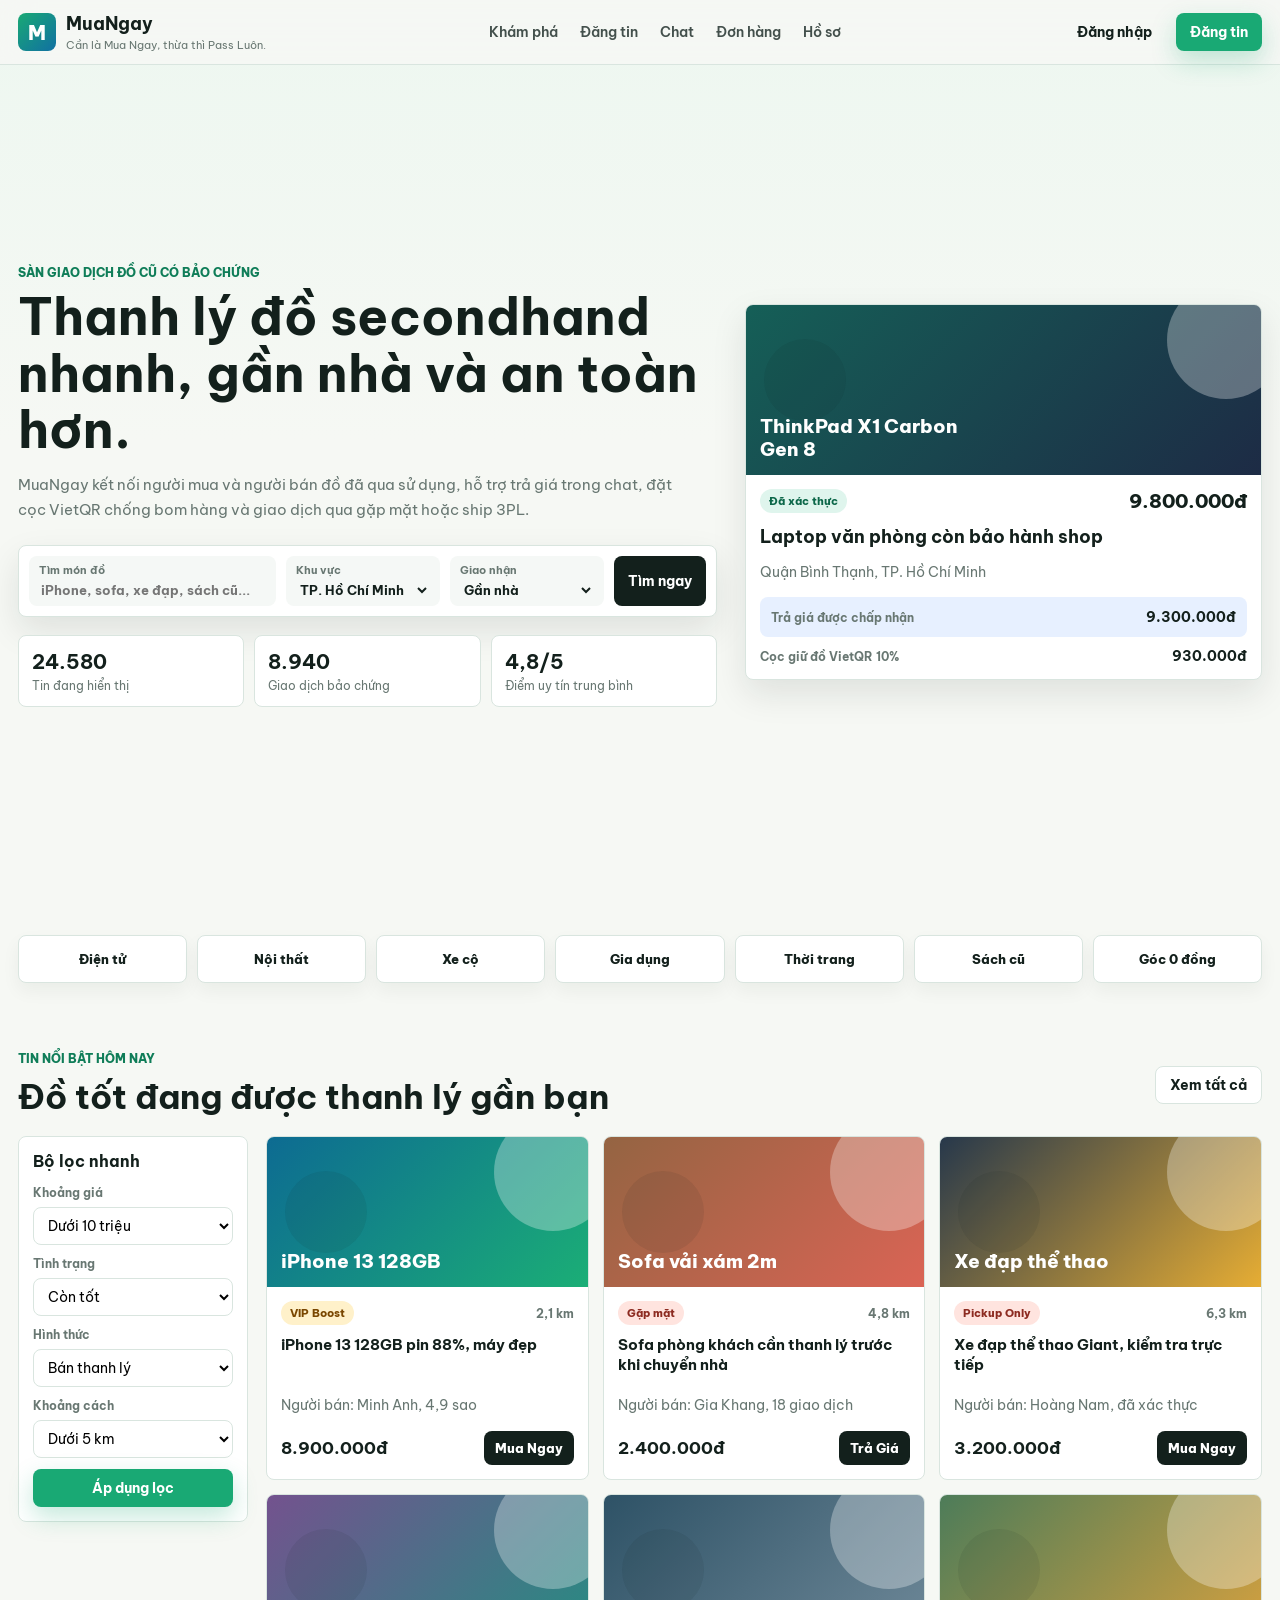
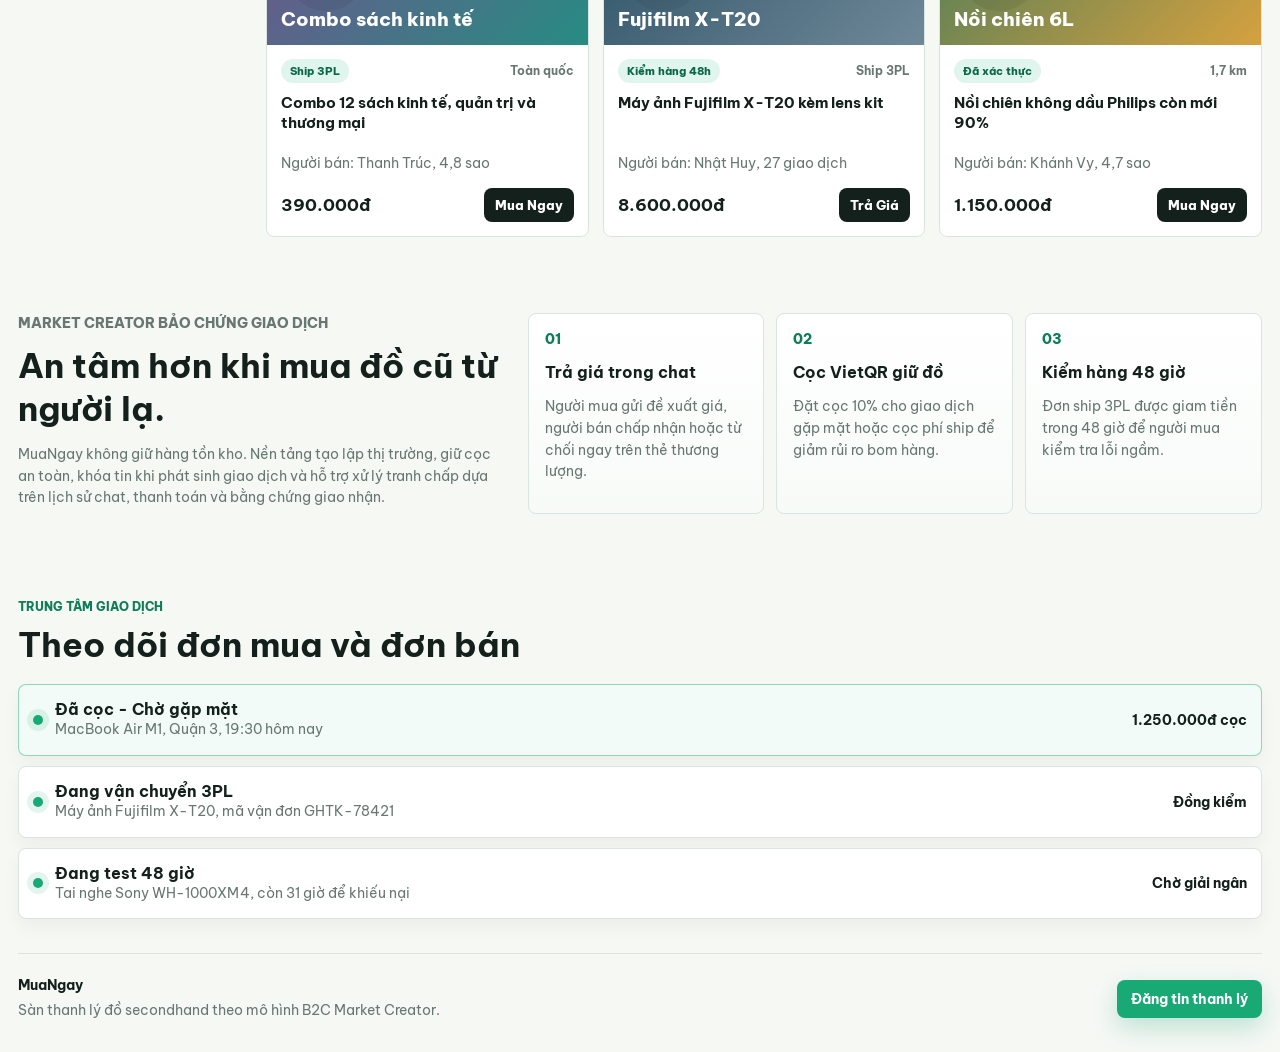
==== demomuangay1/01-trang-chu/index.html @ b1d273b2 "Upload dự án" ====
<!DOCTYPE html>
<html lang="vi">
<head>
  <meta charset="UTF-8">
  <meta name="viewport" content="width=device-width, initial-scale=1.0">
  <title>MuaNgay - Sàn thanh lý đồ secondhand</title>
  <link rel="preconnect" href="https://fonts.googleapis.com">
  <link rel="preconnect" href="https://fonts.gstatic.com" crossorigin>
  <link href="https://fonts.googleapis.com/css2?family=Be+Vietnam+Pro:wght@400;500;600;700;800&display=swap" rel="stylesheet">
  <link rel="stylesheet" href="/demomuangay1/assets/styles.css">
</head>
<body>
  <header class="site-header">
    <nav class="navbar">
      <a class="brand" href="/demomuangay1/01-trang-chu/">
        <span class="brand-mark">M</span>
        <span>
          <strong>MuaNgay</strong>
          <small>Cần là Mua Ngay, thừa thì Pass Luôn.</small>
        </span>
      </a>

      <div class="nav-links">
        <a href="/demomuangay1/02-kham-pha/">Khám phá</a>
        <a href="/demomuangay1/04-dang-tin/">Đăng tin</a>
        <a href="/demomuangay1/05-chat-tra-gia/">Chat</a>
        <a href="/demomuangay1/06-don-hang/">Đơn hàng</a>
        <a href="/demomuangay1/07-ho-so/">Hồ sơ</a>
      </div>

      <div class="nav-actions">
        <a class="btn btn-ghost" href="/demomuangay1/07-ho-so/">Đăng nhập</a>
        <a class="btn btn-primary" href="/demomuangay1/04-dang-tin/">Đăng tin</a>
      </div>
    </nav>
  </header>

  <main>
    <section class="hero">
      <div class="hero-content">
        <p class="eyebrow">Sàn giao dịch đồ cũ có bảo chứng</p>
        <h1>Thanh lý đồ secondhand nhanh, gần nhà và an toàn hơn.</h1>
        <p class="hero-copy">
          MuaNgay kết nối người mua và người bán đồ đã qua sử dụng, hỗ trợ trả giá trong chat,
          đặt cọc VietQR chống bom hàng và giao dịch qua gặp mặt hoặc ship 3PL.
        </p>

        <form class="search-panel">
          <div class="field field-wide">
            <label for="keyword">Tìm món đồ</label>
            <input id="keyword" type="search" placeholder="iPhone, sofa, xe đạp, sách cũ...">
          </div>
          <div class="field">
            <label for="location">Khu vực</label>
            <select id="location">
              <option>TP. Hồ Chí Minh</option>
              <option>Hà Nội</option>
              <option>Đà Nẵng</option>
            </select>
          </div>
          <div class="field">
            <label for="method">Giao nhận</label>
            <select id="method">
              <option>Gần nhà</option>
              <option>Ship toàn quốc</option>
              <option>Góc 0 đồng</option>
            </select>
          </div>
        <a class="btn btn-dark" href="/demomuangay1/02-kham-pha/">Tìm ngay</a>
        </form>

        <div class="hero-stats" aria-label="Thống kê nổi bật">
          <div><strong>24.580</strong><span>Tin đang hiển thị</span></div>
          <div><strong>8.940</strong><span>Giao dịch bảo chứng</span></div>
          <div><strong>4,8/5</strong><span>Điểm uy tín trung bình</span></div>
        </div>
      </div>

      <aside class="deal-preview" aria-label="Giao dịch nổi bật">
        <div class="product-photo photo-laptop">
          <span>ThinkPad X1 Carbon Gen 8</span>
        </div>
        <div class="preview-body">
          <div class="preview-row">
            <span class="badge verified">Đã xác thực</span>
            <span class="price">9.800.000đ</span>
          </div>
          <h2>Laptop văn phòng còn bảo hành shop</h2>
          <p>Quận Bình Thạnh, TP. Hồ Chí Minh</p>
          <div class="offer-box">
            <span>Trả giá được chấp nhận</span>
            <strong>9.300.000đ</strong>
          </div>
          <div class="deposit-line">
            <span>Cọc giữ đồ VietQR 10%</span>
            <strong>930.000đ</strong>
          </div>
        </div>
      </aside>
    </section>

    <section class="section category-strip" aria-label="Danh mục sản phẩm">
      <a href="/demomuangay1/02-kham-pha/">Điện tử</a>
      <a href="/demomuangay1/02-kham-pha/">Nội thất</a>
      <a href="/demomuangay1/02-kham-pha/">Xe cộ</a>
      <a href="/demomuangay1/02-kham-pha/">Gia dụng</a>
      <a href="/demomuangay1/02-kham-pha/">Thời trang</a>
      <a href="/demomuangay1/02-kham-pha/">Sách cũ</a>
      <a href="/demomuangay1/02-kham-pha/">Góc 0 đồng</a>
    </section>

    <section class="section marketplace" id="market">
      <div class="section-heading">
        <div>
          <p class="eyebrow">Tin nổi bật hôm nay</p>
          <h2>Đồ tốt đang được thanh lý gần bạn</h2>
        </div>
        <a class="btn btn-outline" href="/demomuangay1/02-kham-pha/">Xem tất cả</a>
      </div>

      <div class="content-grid">
        <aside class="filters">
          <h3>Bộ lọc nhanh</h3>
          <label><span>Khoảng giá</span><select><option>Dưới 10 triệu</option></select></label>
          <label><span>Tình trạng</span><select><option>Còn tốt</option></select></label>
          <label><span>Hình thức</span><select><option>Bán thanh lý</option></select></label>
          <label><span>Khoảng cách</span><select><option>Dưới 5 km</option></select></label>
          <button class="btn btn-primary btn-full">Áp dụng lọc</button>
        </aside>

        <div class="product-grid">
          <article class="product-card">
            <div class="product-photo photo-phone"><span>iPhone 13 128GB</span></div>
            <div class="card-body">
              <div class="tag-row"><span class="badge hot">VIP Boost</span><span>2,1 km</span></div>
              <h3>iPhone 13 128GB pin 88%, máy đẹp</h3>
              <p class="seller">Người bán: Minh Anh, 4,9 sao</p>
              <div class="card-bottom"><strong>8.900.000đ</strong><a href="/demomuangay1/03-chi-tiet-san-pham/">Mua Ngay</a></div>
            </div>
          </article>

          <article class="product-card">
            <div class="product-photo photo-sofa"><span>Sofa vải xám 2m</span></div>
            <div class="card-body">
              <div class="tag-row"><span class="badge pickup">Gặp mặt</span><span>4,8 km</span></div>
              <h3>Sofa phòng khách cần thanh lý trước khi chuyển nhà</h3>
              <p class="seller">Người bán: Gia Khang, 18 giao dịch</p>
              <div class="card-bottom"><strong>2.400.000đ</strong><a href="/demomuangay1/05-chat-tra-gia/">Trả Giá</a></div>
            </div>
          </article>

          <article class="product-card">
            <div class="product-photo photo-bike"><span>Xe đạp thể thao</span></div>
            <div class="card-body">
              <div class="tag-row"><span class="badge pickup">Pickup Only</span><span>6,3 km</span></div>
              <h3>Xe đạp thể thao Giant, kiểm tra trực tiếp</h3>
              <p class="seller">Người bán: Hoàng Nam, đã xác thực</p>
              <div class="card-bottom"><strong>3.200.000đ</strong><a href="/demomuangay1/03-chi-tiet-san-pham/">Mua Ngay</a></div>
            </div>
          </article>

          <article class="product-card">
            <div class="product-photo photo-books"><span>Combo sách kinh tế</span></div>
            <div class="card-body">
              <div class="tag-row"><span class="badge ship">Ship 3PL</span><span>Toàn quốc</span></div>
              <h3>Combo 12 sách kinh tế, quản trị và thương mại</h3>
              <p class="seller">Người bán: Thanh Trúc, 4,8 sao</p>
              <div class="card-bottom"><strong>390.000đ</strong><a href="/demomuangay1/03-chi-tiet-san-pham/">Mua Ngay</a></div>
            </div>
          </article>

          <article class="product-card">
            <div class="product-photo photo-camera"><span>Fujifilm X-T20</span></div>
            <div class="card-body">
              <div class="tag-row"><span class="badge ship">Kiểm hàng 48h</span><span>Ship 3PL</span></div>
              <h3>Máy ảnh Fujifilm X-T20 kèm lens kit</h3>
              <p class="seller">Người bán: Nhật Huy, 27 giao dịch</p>
              <div class="card-bottom"><strong>8.600.000đ</strong><a href="/demomuangay1/05-chat-tra-gia/">Trả Giá</a></div>
            </div>
          </article>

          <article class="product-card">
            <div class="product-photo photo-airfryer"><span>Nồi chiên 6L</span></div>
            <div class="card-body">
              <div class="tag-row"><span class="badge verified">Đã xác thực</span><span>1,7 km</span></div>
              <h3>Nồi chiên không dầu Philips còn mới 90%</h3>
              <p class="seller">Người bán: Khánh Vy, 4,7 sao</p>
              <div class="card-bottom"><strong>1.150.000đ</strong><a href="/demomuangay1/03-chi-tiet-san-pham/">Mua Ngay</a></div>
            </div>
          </article>
        </div>
      </div>
    </section>

    <section class="section trust-section" id="trust">
      <div class="trust-copy">
        <p class="eyebrow">Market Creator bảo chứng giao dịch</p>
        <h2>An tâm hơn khi mua đồ cũ từ người lạ.</h2>
        <p>
          MuaNgay không giữ hàng tồn kho. Nền tảng tạo lập thị trường, giữ cọc an toàn,
          khóa tin khi phát sinh giao dịch và hỗ trợ xử lý tranh chấp dựa trên lịch sử chat, thanh toán và bằng chứng giao nhận.
        </p>
      </div>

      <div class="trust-grid">
        <div class="trust-item">
          <span>01</span>
          <h3>Trả giá trong chat</h3>
          <p>Người mua gửi đề xuất giá, người bán chấp nhận hoặc từ chối ngay trên thẻ thương lượng.</p>
        </div>
        <div class="trust-item">
          <span>02</span>
          <h3>Cọc VietQR giữ đồ</h3>
          <p>Đặt cọc 10% cho giao dịch gặp mặt hoặc cọc phí ship để giảm rủi ro bom hàng.</p>
        </div>
        <div class="trust-item">
          <span>03</span>
          <h3>Kiểm hàng 48 giờ</h3>
          <p>Đơn ship 3PL được giam tiền trong 48 giờ để người mua kiểm tra lỗi ngầm.</p>
        </div>
      </div>
    </section>

    <section class="section dashboard" id="orders">
      <div class="section-heading">
        <div>
          <p class="eyebrow">Trung tâm giao dịch</p>
          <h2>Theo dõi đơn mua và đơn bán</h2>
        </div>
      </div>

      <div class="order-board">
        <div class="order-card active">
          <span class="status-dot"></span>
          <div>
            <h3>Đã cọc - Chờ gặp mặt</h3>
            <p>MacBook Air M1, Quận 3, 19:30 hôm nay</p>
          </div>
          <strong>1.250.000đ cọc</strong>
        </div>
        <div class="order-card">
          <span class="status-dot"></span>
          <div>
            <h3>Đang vận chuyển 3PL</h3>
            <p>Máy ảnh Fujifilm X-T20, mã vận đơn GHTK-78421</p>
          </div>
          <strong>Đồng kiểm</strong>
        </div>
        <div class="order-card">
          <span class="status-dot"></span>
          <div>
            <h3>Đang test 48 giờ</h3>
            <p>Tai nghe Sony WH-1000XM4, còn 31 giờ để khiếu nại</p>
          </div>
          <strong>Chờ giải ngân</strong>
        </div>
      </div>
    </section>
  </main>

  <footer class="footer">
    <div>
      <strong>MuaNgay</strong>
      <p>Sàn thanh lý đồ secondhand theo mô hình B2C Market Creator.</p>
    </div>
    <a class="btn btn-primary" href="/demomuangay1/04-dang-tin/">Đăng tin thanh lý</a>
  </footer>
</body>
</html>
---- demomuangay1/assets/styles.css ----
:root {
  --ink: #13201c;
  --muted: #687772;
  --line: #d9e5df;
  --paper: #f6f8f4;
  --panel: #ffffff;
  --mint: #19a974;
  --mint-dark: #0f7d58;
  --sun: #f5b942;
  --coral: #ed6a5a;
  --teal-soft: #dff5ed;
  --blue-soft: #e7f0ff;
  --shadow: 0 14px 34px rgba(19, 32, 28, 0.1);
}

* {
  box-sizing: border-box;
}

html {
  scroll-behavior: smooth;
}

body {
  margin: 0;
  font-family: "Be Vietnam Pro", Arial, sans-serif;
  color: var(--ink);
  background:
    linear-gradient(180deg, #edf7f0 0, #f6f8f4 440px, #f6f8f4 100%);
  font-size: 14px;
}

button,
input,
select {
  font: inherit;
}

a {
  color: inherit;
  text-decoration: none;
}

.site-header {
  position: sticky;
  top: 0;
  z-index: 10;
  background: rgba(246, 248, 244, 0.88);
  border-bottom: 1px solid var(--line);
  backdrop-filter: blur(16px);
}

.navbar,
.section,
.footer {
  width: min(1360px, calc(100% - 36px));
  margin: 0 auto;
}

.navbar {
  min-height: 64px;
  display: flex;
  align-items: center;
  justify-content: space-between;
  gap: 24px;
}

.brand {
  display: flex;
  align-items: center;
  gap: 10px;
  min-width: 220px;
}

.brand-mark {
  width: 38px;
  height: 38px;
  display: grid;
  place-items: center;
  border-radius: 8px;
  color: #fff;
  background: linear-gradient(135deg, var(--mint), #1170a3);
  font-weight: 800;
  font-size: 20px;
}

.brand strong {
  display: block;
  font-size: 18px;
}

.brand small {
  color: var(--muted);
  font-size: 11px;
}

.nav-links {
  display: flex;
  align-items: center;
  gap: 22px;
  color: #43504c;
  font-weight: 600;
  font-size: 14px;
}

.nav-links a.active {
  color: var(--mint-dark);
}

.nav-actions {
  display: flex;
  align-items: center;
  gap: 10px;
}

.btn {
  display: inline-flex;
  align-items: center;
  justify-content: center;
  min-height: 38px;
  border: 0;
  border-radius: 8px;
  padding: 0 14px;
  font-weight: 700;
  font-size: 14px;
  cursor: pointer;
  transition: transform 0.2s ease, box-shadow 0.2s ease, background 0.2s ease;
}

.btn:hover {
  transform: translateY(-1px);
}

.btn-primary {
  color: #fff;
  background: var(--mint);
  box-shadow: 0 10px 24px rgba(25, 169, 116, 0.25);
}

.btn-primary:hover {
  background: var(--mint-dark);
}

.btn-ghost {
  color: var(--ink);
  background: transparent;
}

.btn-outline {
  border: 1px solid var(--line);
  background: #fff;
}

.btn-dark {
  color: #fff;
  background: var(--ink);
}

.btn-full {
  width: 100%;
}

.hero {
  width: min(1360px, calc(100% - 36px));
  min-height: calc(100vh - 64px);
  margin: 0 auto;
  display: grid;
  grid-template-columns: minmax(0, 1.15fr) minmax(340px, 0.85fr);
  gap: 28px;
  align-items: center;
  padding: 28px 0 22px;
}

.hero-content h1,
.section-heading h2,
.trust-copy h2 {
  margin: 0;
  letter-spacing: 0;
}

.hero-content h1 {
  max-width: 720px;
  font-size: clamp(36px, 4vw, 56px);
  line-height: 1.1;
}

.eyebrow {
  margin: 0 0 9px;
  color: var(--mint-dark);
  font-size: 12px;
  font-weight: 800;
  text-transform: uppercase;
}

.hero-copy {
  max-width: 680px;
  color: var(--muted);
  font-size: 15px;
  line-height: 1.65;
}

.search-panel {
  margin-top: 22px;
  padding: 10px;
  display: grid;
  grid-template-columns: 1.6fr 1fr 1fr auto;
  gap: 10px;
  background: #fff;
  border: 1px solid var(--line);
  border-radius: 8px;
  box-shadow: var(--shadow);
}

.field {
  min-width: 0;
  display: flex;
  flex-direction: column;
  gap: 4px;
  padding: 7px 10px;
  background: #f5f8f6;
  border-radius: 8px;
}

.field label {
  color: var(--muted);
  font-size: 11px;
  font-weight: 700;
}

.field input,
.field select {
  min-width: 0;
  border: 0;
  outline: 0;
  color: var(--ink);
  background: transparent;
  font-weight: 700;
  font-size: 13px;
}

.hero-stats {
  margin-top: 18px;
  display: grid;
  grid-template-columns: repeat(3, 1fr);
  gap: 10px;
}

.hero-stats div {
  padding: 13px;
  background: #fff;
  border: 1px solid var(--line);
  border-radius: 8px;
}

.hero-stats strong {
  display: block;
  font-size: 20px;
}

.hero-stats span {
  display: block;
  margin-top: 4px;
  color: var(--muted);
  font-size: 12px;
}

.deal-preview,
.filters,
.product-card,
.trust-item,
.order-card {
  background: var(--panel);
  border: 1px solid var(--line);
  border-radius: 8px;
}

.deal-preview {
  overflow: hidden;
  box-shadow: var(--shadow);
  transform: translateY(6px);
}

.product-photo {
  min-height: 170px;
  position: relative;
  display: flex;
  align-items: flex-end;
  padding: 14px;
  overflow: hidden;
}

.product-photo::before,
.product-photo::after {
  content: "";
  position: absolute;
  border-radius: 999px;
  opacity: 0.55;
}

.product-photo::before {
  width: 118px;
  height: 118px;
  right: -24px;
  top: -24px;
  background: rgba(255, 255, 255, 0.55);
}

.product-photo::after {
  width: 82px;
  height: 82px;
  left: 18px;
  top: 34px;
  background: rgba(23, 33, 31, 0.14);
}

.product-photo span {
  position: relative;
  z-index: 1;
  max-width: 210px;
  color: #fff;
  font-weight: 800;
  font-size: 19px;
  line-height: 1.2;
}

.photo-laptop { background: linear-gradient(135deg, #155f57, #1d2b45); }
.photo-phone { background: linear-gradient(135deg, #0d6b92, #1bae76); }
.photo-sofa { background: linear-gradient(135deg, #946442, #da6455); }
.photo-bike { background: linear-gradient(135deg, #27384b, #e6ad34); }
.photo-books { background: linear-gradient(135deg, #73528e, #278c82); }
.photo-camera { background: linear-gradient(135deg, #2e5266, #6e8898); }
.photo-airfryer { background: linear-gradient(135deg, #4d7c59, #d6a13f); }

.preview-body,
.card-body {
  padding: 14px;
}

.preview-row,
.tag-row,
.deposit-line,
.card-bottom,
.section-heading,
.footer {
  display: flex;
  align-items: center;
  justify-content: space-between;
  gap: 12px;
}

.price {
  font-size: 19px;
  font-weight: 800;
}

.deal-preview h2 {
  margin: 12px 0 6px;
  font-size: 18px;
}

.offer-box strong,
.deposit-line strong {
  font-size: 14px;
}

.deal-preview p,
.seller,
.trust-copy p,
.trust-item p,
.order-card p,
.footer p {
  color: var(--muted);
  line-height: 1.55;
  font-size: 14px;
}

.badge {
  display: inline-flex;
  align-items: center;
  min-height: 24px;
  padding: 0 9px;
  border-radius: 999px;
  font-size: 11px;
  font-weight: 800;
}

.verified,
.ship {
  color: #0d684a;
  background: var(--teal-soft);
}

.hot {
  color: #7a4700;
  background: #fff1ca;
}

.pickup {
  color: #8d2b21;
  background: #ffe4df;
}

.offer-box {
  margin: 12px 0 10px;
  padding: 11px;
  display: flex;
  align-items: center;
  justify-content: space-between;
  background: var(--blue-soft);
  border-radius: 8px;
}

.offer-box span,
.deposit-line span {
  color: var(--muted);
  font-size: 12px;
  font-weight: 700;
}

.category-strip {
  display: grid;
  grid-template-columns: repeat(7, 1fr);
  gap: 10px;
  padding: 6px 0 26px;
}

.category-strip a {
  min-height: 48px;
  display: grid;
  place-items: center;
  padding: 0 10px;
  border: 1px solid var(--line);
  border-radius: 8px;
  background: #fff;
  font-weight: 800;
  font-size: 13px;
  text-align: center;
  box-shadow: 0 8px 18px rgba(19, 32, 28, 0.05);
}

.section {
  padding: 34px 0;
}

.section-heading {
  margin-bottom: 18px;
}

.section-heading h2,
.trust-copy h2 {
  font-size: clamp(24px, 3vw, 34px);
}

.content-grid {
  display: grid;
  grid-template-columns: 230px minmax(0, 1fr);
  gap: 18px;
}

.filters {
  align-self: start;
  padding: 14px;
  position: sticky;
  top: 96px;
}

.filters h3 {
  margin: 0 0 14px;
  font-size: 16px;
}

.filters label {
  display: block;
  margin-bottom: 11px;
}

.filters span {
  display: block;
  margin-bottom: 7px;
  color: var(--muted);
  font-size: 12px;
  font-weight: 700;
}

.filters select {
  width: 100%;
  height: 38px;
  border: 1px solid var(--line);
  border-radius: 8px;
  padding: 0 10px;
  background: #fff;
}

.product-grid {
  display: grid;
  grid-template-columns: repeat(3, minmax(0, 1fr));
  gap: 14px;
}

.product-card {
  overflow: hidden;
  transition: transform 0.2s ease, box-shadow 0.2s ease, border-color 0.2s ease;
}

.product-card:hover {
  border-color: rgba(25, 169, 116, 0.45);
  box-shadow: 0 12px 26px rgba(19, 32, 28, 0.08);
  transform: translateY(-2px);
}

.product-card .product-photo {
  min-height: 150px;
}

.tag-row {
  color: var(--muted);
  font-size: 12px;
  font-weight: 700;
}

.product-card h3 {
  min-height: 46px;
  margin: 10px 0 5px;
  font-size: 15px;
  line-height: 1.35;
}

.card-bottom strong {
  font-size: 17px;
}

.card-bottom button,
.card-bottom a {
  display: inline-grid;
  place-items: center;
  min-height: 34px;
  border: 0;
  border-radius: 8px;
  padding: 0 11px;
  color: #fff;
  background: var(--ink);
  font-weight: 800;
  font-size: 13px;
  cursor: pointer;
}

.trust-section {
  display: grid;
  grid-template-columns: 0.8fr 1.2fr;
  gap: 20px;
  align-items: start;
  padding-top: 42px;
  padding-bottom: 42px;
}

.trust-grid {
  display: grid;
  grid-template-columns: repeat(3, 1fr);
  gap: 12px;
}

.trust-item {
  padding: 16px;
  background: linear-gradient(180deg, #fff 0, #f7fbf8 100%);
}

.trust-item span {
  display: inline-flex;
  margin-bottom: 14px;
  color: var(--mint-dark);
  font-weight: 800;
}

.trust-item h3 {
  margin: 0 0 10px;
  font-size: 16px;
}

.order-board {
  display: grid;
  gap: 10px;
}

.order-card {
  display: grid;
  grid-template-columns: auto 1fr auto;
  align-items: center;
  gap: 12px;
  padding: 14px;
  box-shadow: 0 8px 18px rgba(19, 32, 28, 0.045);
}

.order-card.active {
  border-color: rgba(25, 169, 116, 0.45);
  background: #f2fbf7;
}

.status-dot {
  width: 10px;
  height: 10px;
  border-radius: 999px;
  background: var(--mint);
  box-shadow: 0 0 0 6px rgba(25, 169, 116, 0.12);
}

.order-card h3,
.order-card p {
  margin: 0;
}

.order-card h3 {
  font-size: 16px;
}

.order-card strong {
  font-size: 14px;
}

.footer {
  padding: 22px 0 30px;
  border-top: 1px solid var(--line);
}

.footer p {
  margin: 6px 0 0;
}

.page-shell {
  width: min(1360px, calc(100% - 36px));
  min-height: calc(100vh - 64px);
  margin: 0 auto;
  padding: 28px 0 46px;
}

.page-title {
  display: flex;
  align-items: end;
  justify-content: space-between;
  gap: 18px;
  margin-bottom: 20px;
}

.page-title.stacked {
  display: block;
}

.page-title h1 {
  max-width: 760px;
  margin: 0;
  font-size: clamp(28px, 3vw, 42px);
  line-height: 1.14;
}

.page-title p {
  max-width: 680px;
  color: var(--muted);
  line-height: 1.6;
}

.compact-search,
.toolbar,
.tabs,
.form-actions,
.chat-head,
.chat-input {
  display: flex;
  align-items: center;
  gap: 10px;
}

.compact-search {
  padding: 10px;
  background: #fff;
  border: 1px solid var(--line);
  border-radius: 8px;
  box-shadow: var(--shadow);
}

.compact-search input,
.compact-search select,
.toolbar select,
.form-card input,
.form-card select,
.form-card textarea,
.profile-content input,
.chat-input input {
  min-height: 38px;
  border: 1px solid var(--line);
  border-radius: 8px;
  padding: 0 11px;
  color: var(--ink);
  background: #fff;
  outline: 0;
}

.compact-search input {
  width: min(380px, 38vw);
}

.browse-layout {
  display: grid;
  grid-template-columns: 230px minmax(0, 1fr);
  gap: 18px;
}

.listing-area {
  min-width: 0;
}

.toolbar {
  justify-content: space-between;
  margin-bottom: 14px;
  padding: 12px 14px;
  background: #fff;
  border: 1px solid var(--line);
  border-radius: 8px;
}

.detail-layout {
  display: grid;
  grid-template-columns: minmax(0, 1.25fr) minmax(340px, 0.75fr);
  gap: 20px;
  align-items: start;
}

.gallery,
.purchase-panel,
.detail-info article,
.form-card,
.conversation-list,
.chat-window,
.qr-panel,
.profile-card,
.panel,
.metric-grid div {
  background: #fff;
  border: 1px solid var(--line);
  border-radius: 8px;
}

.gallery {
  padding: 14px;
}

.main-photo {
  min-height: 430px;
}

.thumb-row {
  display: grid;
  grid-template-columns: repeat(3, 1fr);
  gap: 10px;
  margin-top: 10px;
}

.thumb-row .product-photo {
  min-height: 92px;
}

.purchase-panel {
  padding: 18px;
  position: sticky;
  top: 86px;
  box-shadow: var(--shadow);
}

.purchase-panel h1 {
  margin: 14px 0 8px;
  font-size: 26px;
  line-height: 1.25;
}

.detail-price {
  font-size: 30px;
  font-weight: 800;
}

.seller-box,
.safe-note,
.handoff-box,
.upload-box,
.offer-card-chat {
  padding: 12px;
  border-radius: 8px;
  background: #f5f8f6;
}

.seller-box {
  display: grid;
  gap: 4px;
  margin: 16px 0;
}

.seller-box span,
.safe-note,
.handoff-box,
.offer-card-chat p {
  color: var(--muted);
  line-height: 1.55;
}

.action-stack {
  display: grid;
  gap: 10px;
  margin-bottom: 12px;
}

.action-stack .btn {
  display: grid;
  place-items: center;
}

.detail-info {
  display: grid;
  grid-template-columns: 1fr 1fr;
  gap: 18px;
  margin-top: 18px;
}

.detail-info article {
  padding: 18px;
}

.detail-info h2,
.form-card h2,
.panel h2,
.conversation-list h2,
.qr-panel h2 {
  margin: 0 0 12px;
  font-size: 20px;
}

.clean-list {
  margin: 0;
  padding-left: 18px;
  color: var(--muted);
  line-height: 1.8;
}

.form-layout {
  display: grid;
  grid-template-columns: 0.55fr 1fr;
  gap: 24px;
  align-items: start;
}

.form-card,
.panel {
  padding: 18px;
}

.form-grid {
  display: grid;
  grid-template-columns: repeat(2, minmax(0, 1fr));
  gap: 14px;
}

.form-card label,
.profile-content label {
  display: grid;
  gap: 7px;
  margin-bottom: 14px;
}

.form-card label span,
.profile-content label span {
  color: var(--muted);
  font-size: 12px;
  font-weight: 700;
}

.form-card textarea {
  min-height: 110px;
  padding-top: 10px;
  resize: vertical;
}

.upload-box {
  min-height: 120px;
  display: grid;
  place-items: center;
  margin-bottom: 14px;
  border: 1px dashed #a8bbb3;
  color: var(--muted);
  font-weight: 700;
}

.handoff-box {
  display: grid;
  gap: 4px;
  margin-bottom: 14px;
}

.form-actions {
  justify-content: flex-end;
}

.chat-layout {
  min-height: calc(100vh - 140px);
  display: grid;
  grid-template-columns: 300px minmax(0, 1fr);
  gap: 18px;
}

.conversation-list {
  padding: 14px;
}

.conversation {
  display: grid;
  gap: 4px;
  padding: 12px;
  border-radius: 8px;
  color: var(--muted);
}

.conversation strong {
  color: var(--ink);
}

.conversation.active {
  background: #f2fbf7;
}

.chat-window {
  display: grid;
  grid-template-rows: auto 1fr auto;
  overflow: hidden;
}

.chat-head {
  justify-content: space-between;
  padding: 14px;
  border-bottom: 1px solid var(--line);
}

.chat-head span {
  display: block;
  margin-top: 3px;
  color: var(--muted);
  font-size: 13px;
}

.messages {
  padding: 18px;
}

.bubble {
  width: fit-content;
  max-width: 62%;
  margin: 0 0 10px;
  padding: 11px 12px;
  border-radius: 8px;
  line-height: 1.5;
}

.bubble.other {
  background: #f0f3f1;
}

.bubble.mine {
  margin-left: auto;
  color: #fff;
  background: var(--mint-dark);
}

.offer-card-chat {
  max-width: 360px;
  margin: 12px auto 12px 0;
  border: 1px solid var(--line);
}

.offer-card-chat span {
  color: var(--mint-dark);
  font-weight: 800;
}

.offer-card-chat strong {
  display: block;
  margin-top: 6px;
  font-size: 22px;
}

.chat-input {
  padding: 14px;
  border-top: 1px solid var(--line);
}

.chat-input input {
  flex: 1;
}

.tabs {
  padding: 6px;
  background: #fff;
  border: 1px solid var(--line);
  border-radius: 8px;
}

.tabs button {
  min-height: 34px;
  border: 0;
  border-radius: 8px;
  padding: 0 12px;
  background: transparent;
  font-weight: 700;
}

.tabs button.active {
  color: #fff;
  background: var(--ink);
}

.order-page-grid {
  display: grid;
  grid-template-columns: minmax(0, 1fr) 320px;
  gap: 18px;
}

.qr-panel {
  padding: 18px;
}

.qr-box {
  aspect-ratio: 1;
  display: grid;
  place-items: center;
  margin: 12px 0;
  border-radius: 8px;
  color: var(--ink);
  background:
    linear-gradient(90deg, #13201c 12px, transparent 1%) 0 0 / 34px 34px,
    linear-gradient(#13201c 12px, transparent 1%) 0 0 / 34px 34px,
    #fff;
  border: 10px solid #fff;
  box-shadow: inset 0 0 0 1px var(--line);
  font-weight: 800;
}

.profile-grid {
  display: grid;
  grid-template-columns: 300px minmax(0, 1fr);
  gap: 18px;
}

.profile-card {
  padding: 20px;
  text-align: center;
}

.avatar {
  width: 86px;
  height: 86px;
  display: grid;
  place-items: center;
  margin: 0 auto 14px;
  border-radius: 50%;
  color: #fff;
  background: linear-gradient(135deg, var(--mint), #1170a3);
  font-size: 26px;
  font-weight: 800;
}

.profile-card h1 {
  margin: 0 0 6px;
}

.profile-card p {
  color: var(--muted);
}

.profile-content {
  display: grid;
  gap: 18px;
}

.metric-grid {
  display: grid;
  grid-template-columns: repeat(3, 1fr);
  gap: 14px;
}

.metric-grid div {
  padding: 18px;
}

.metric-grid strong {
  display: block;
  font-size: 26px;
}

.metric-grid span {
  color: var(--muted);
}

@media (max-width: 980px) {
  .nav-links {
    display: none;
  }

  .hero,
  .trust-section,
  .content-grid,
  .browse-layout,
  .detail-layout,
  .form-layout,
  .chat-layout,
  .order-page-grid,
  .profile-grid {
    grid-template-columns: 1fr;
  }

  .search-panel {
    grid-template-columns: 1fr 1fr;
  }

  .search-panel .btn {
    grid-column: 1 / -1;
  }

  .category-strip,
  .trust-grid {
    grid-template-columns: repeat(2, 1fr);
  }

  .product-grid {
    grid-template-columns: repeat(2, minmax(0, 1fr));
  }

  .filters {
    position: static;
  }

  .purchase-panel {
    position: static;
  }
}

@media (max-width: 680px) {
  .navbar,
  .section,
  .footer,
  .hero {
    width: min(100% - 24px, 1180px);
  }

  .navbar {
    min-height: auto;
    padding: 14px 0;
    align-items: flex-start;
  }

  .brand {
    min-width: 0;
  }

  .brand small,
  .nav-actions .btn-ghost {
    display: none;
  }

  .hero {
    padding-top: 26px;
    min-height: auto;
  }

  .hero-content h1 {
    font-size: 32px;
    line-height: 1.14;
  }

  .hero-copy {
    font-size: 14px;
  }

  .product-photo {
    min-height: 145px;
  }

  .search-panel,
  .hero-stats,
  .product-grid,
  .category-strip,
  .trust-grid,
  .order-card,
  .footer,
  .detail-info,
  .form-grid,
  .metric-grid {
    grid-template-columns: 1fr;
  }

  .page-title,
  .compact-search,
  .toolbar {
    align-items: stretch;
    flex-direction: column;
  }

  .compact-search input {
    width: 100%;
  }

  .main-photo {
    min-height: 260px;
  }

  .bubble {
    max-width: 86%;
  }

  .section-heading,
  .footer {
    align-items: flex-start;
    flex-direction: column;
  }

  .order-card {
    display: grid;
  }
}
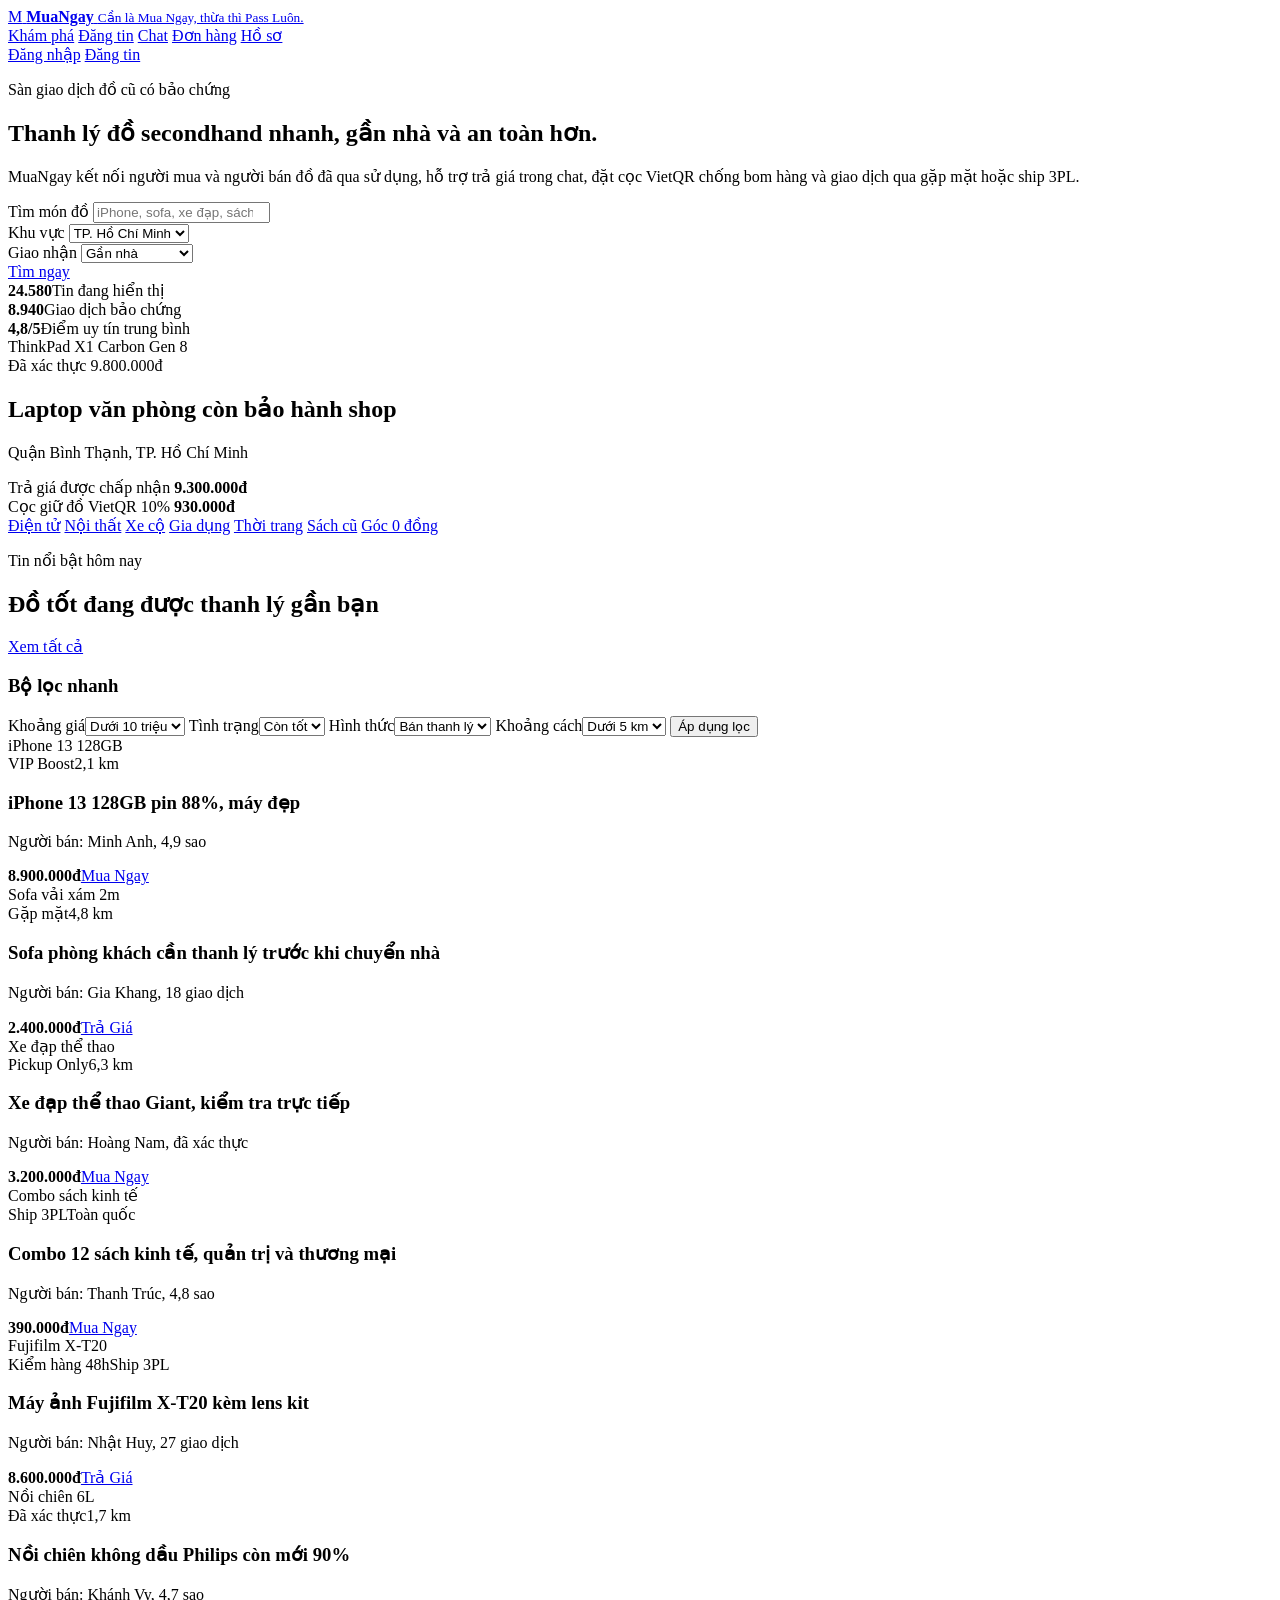
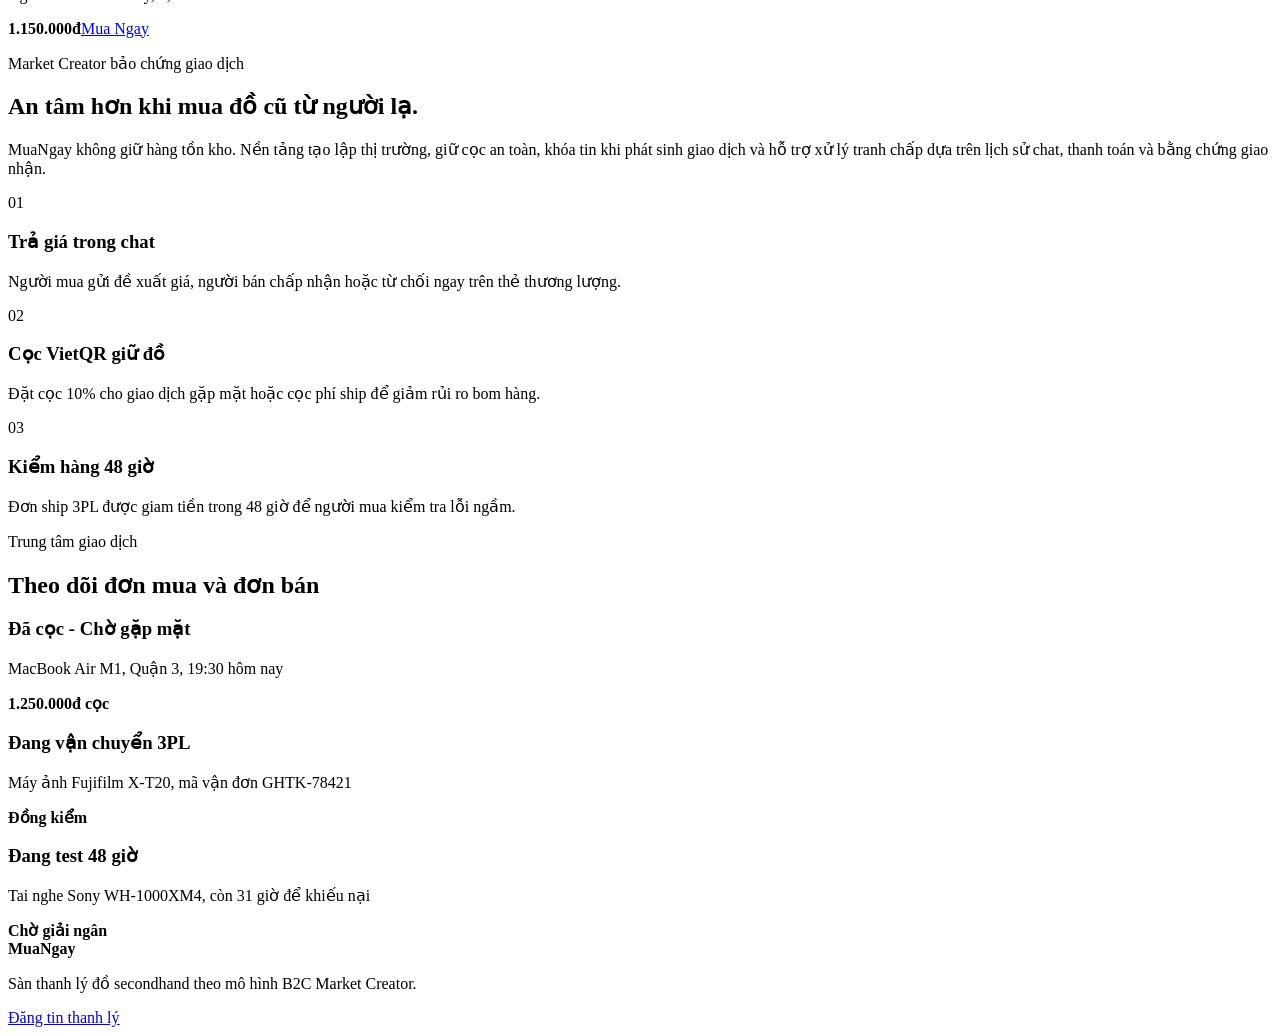
==== commit e4ccd0b8: "Fix GitHub Pages paths" ====
--- a/demomuangay1/01-trang-chu/index.html
+++ b/demomuangay1/01-trang-chu/index.html
@@ -7,12 +7,12 @@
   <link rel="preconnect" href="https://fonts.googleapis.com">
   <link rel="preconnect" href="https://fonts.gstatic.com" crossorigin>
   <link href="https://fonts.googleapis.com/css2?family=Be+Vietnam+Pro:wght@400;500;600;700;800&display=swap" rel="stylesheet">
-  <link rel="stylesheet" href="/demomuangay1/assets/styles.css">
+  <link rel="stylesheet" href="/DemoTMDT/demomuangay1/assets/styles.css">
 </head>
 <body>
   <header class="site-header">
     <nav class="navbar">
-      <a class="brand" href="/demomuangay1/01-trang-chu/">
+      <a class="brand" href="/DemoTMDT/demomuangay1/01-trang-chu/">
         <span class="brand-mark">M</span>
         <span>
           <strong>MuaNgay</strong>
@@ -21,16 +21,16 @@
       </a>
 
       <div class="nav-links">
-        <a href="/demomuangay1/02-kham-pha/">Khám phá</a>
-        <a href="/demomuangay1/04-dang-tin/">Đăng tin</a>
-        <a href="/demomuangay1/05-chat-tra-gia/">Chat</a>
-        <a href="/demomuangay1/06-don-hang/">Đơn hàng</a>
-        <a href="/demomuangay1/07-ho-so/">Hồ sơ</a>
+        <a href="/DemoTMDT/demomuangay1/02-kham-pha/">Khám phá</a>
+        <a href="/DemoTMDT/demomuangay1/04-dang-tin/">Đăng tin</a>
+        <a href="/DemoTMDT/demomuangay1/05-chat-tra-gia/">Chat</a>
+        <a href="/DemoTMDT/demomuangay1/06-don-hang/">Đơn hàng</a>
+        <a href="/DemoTMDT/demomuangay1/07-ho-so/">Hồ sơ</a>
       </div>
 
       <div class="nav-actions">
-        <a class="btn btn-ghost" href="/demomuangay1/07-ho-so/">Đăng nhập</a>
-        <a class="btn btn-primary" href="/demomuangay1/04-dang-tin/">Đăng tin</a>
+        <a class="btn btn-ghost" href="/DemoTMDT/demomuangay1/07-ho-so/">Đăng nhập</a>
+        <a class="btn btn-primary" href="/DemoTMDT/demomuangay1/04-dang-tin/">Đăng tin</a>
       </div>
     </nav>
   </header>
@@ -66,7 +66,7 @@
               <option>Góc 0 đồng</option>
             </select>
           </div>
-        <a class="btn btn-dark" href="/demomuangay1/02-kham-pha/">Tìm ngay</a>
+        <a class="btn btn-dark" href="/DemoTMDT/demomuangay1/02-kham-pha/">Tìm ngay</a>
         </form>
 
         <div class="hero-stats" aria-label="Thống kê nổi bật">
@@ -100,13 +100,13 @@
     </section>
 
     <section class="section category-strip" aria-label="Danh mục sản phẩm">
-      <a href="/demomuangay1/02-kham-pha/">Điện tử</a>
-      <a href="/demomuangay1/02-kham-pha/">Nội thất</a>
-      <a href="/demomuangay1/02-kham-pha/">Xe cộ</a>
-      <a href="/demomuangay1/02-kham-pha/">Gia dụng</a>
-      <a href="/demomuangay1/02-kham-pha/">Thời trang</a>
-      <a href="/demomuangay1/02-kham-pha/">Sách cũ</a>
-      <a href="/demomuangay1/02-kham-pha/">Góc 0 đồng</a>
+      <a href="/DemoTMDT/demomuangay1/02-kham-pha/">Điện tử</a>
+      <a href="/DemoTMDT/demomuangay1/02-kham-pha/">Nội thất</a>
+      <a href="/DemoTMDT/demomuangay1/02-kham-pha/">Xe cộ</a>
+      <a href="/DemoTMDT/demomuangay1/02-kham-pha/">Gia dụng</a>
+      <a href="/DemoTMDT/demomuangay1/02-kham-pha/">Thời trang</a>
+      <a href="/DemoTMDT/demomuangay1/02-kham-pha/">Sách cũ</a>
+      <a href="/DemoTMDT/demomuangay1/02-kham-pha/">Góc 0 đồng</a>
     </section>
 
     <section class="section marketplace" id="market">
@@ -115,7 +115,7 @@
           <p class="eyebrow">Tin nổi bật hôm nay</p>
           <h2>Đồ tốt đang được thanh lý gần bạn</h2>
         </div>
-        <a class="btn btn-outline" href="/demomuangay1/02-kham-pha/">Xem tất cả</a>
+        <a class="btn btn-outline" href="/DemoTMDT/demomuangay1/02-kham-pha/">Xem tất cả</a>
       </div>
 
       <div class="content-grid">
@@ -135,7 +135,7 @@
               <div class="tag-row"><span class="badge hot">VIP Boost</span><span>2,1 km</span></div>
               <h3>iPhone 13 128GB pin 88%, máy đẹp</h3>
               <p class="seller">Người bán: Minh Anh, 4,9 sao</p>
-              <div class="card-bottom"><strong>8.900.000đ</strong><a href="/demomuangay1/03-chi-tiet-san-pham/">Mua Ngay</a></div>
+              <div class="card-bottom"><strong>8.900.000đ</strong><a href="/DemoTMDT/demomuangay1/03-chi-tiet-san-pham/">Mua Ngay</a></div>
             </div>
           </article>
 
@@ -145,7 +145,7 @@
               <div class="tag-row"><span class="badge pickup">Gặp mặt</span><span>4,8 km</span></div>
               <h3>Sofa phòng khách cần thanh lý trước khi chuyển nhà</h3>
               <p class="seller">Người bán: Gia Khang, 18 giao dịch</p>
-              <div class="card-bottom"><strong>2.400.000đ</strong><a href="/demomuangay1/05-chat-tra-gia/">Trả Giá</a></div>
+              <div class="card-bottom"><strong>2.400.000đ</strong><a href="/DemoTMDT/demomuangay1/05-chat-tra-gia/">Trả Giá</a></div>
             </div>
           </article>
 
@@ -155,7 +155,7 @@
               <div class="tag-row"><span class="badge pickup">Pickup Only</span><span>6,3 km</span></div>
               <h3>Xe đạp thể thao Giant, kiểm tra trực tiếp</h3>
               <p class="seller">Người bán: Hoàng Nam, đã xác thực</p>
-              <div class="card-bottom"><strong>3.200.000đ</strong><a href="/demomuangay1/03-chi-tiet-san-pham/">Mua Ngay</a></div>
+              <div class="card-bottom"><strong>3.200.000đ</strong><a href="/DemoTMDT/demomuangay1/03-chi-tiet-san-pham/">Mua Ngay</a></div>
             </div>
           </article>
 
@@ -165,7 +165,7 @@
               <div class="tag-row"><span class="badge ship">Ship 3PL</span><span>Toàn quốc</span></div>
               <h3>Combo 12 sách kinh tế, quản trị và thương mại</h3>
               <p class="seller">Người bán: Thanh Trúc, 4,8 sao</p>
-              <div class="card-bottom"><strong>390.000đ</strong><a href="/demomuangay1/03-chi-tiet-san-pham/">Mua Ngay</a></div>
+              <div class="card-bottom"><strong>390.000đ</strong><a href="/DemoTMDT/demomuangay1/03-chi-tiet-san-pham/">Mua Ngay</a></div>
             </div>
           </article>
 
@@ -175,7 +175,7 @@
               <div class="tag-row"><span class="badge ship">Kiểm hàng 48h</span><span>Ship 3PL</span></div>
               <h3>Máy ảnh Fujifilm X-T20 kèm lens kit</h3>
               <p class="seller">Người bán: Nhật Huy, 27 giao dịch</p>
-              <div class="card-bottom"><strong>8.600.000đ</strong><a href="/demomuangay1/05-chat-tra-gia/">Trả Giá</a></div>
+              <div class="card-bottom"><strong>8.600.000đ</strong><a href="/DemoTMDT/demomuangay1/05-chat-tra-gia/">Trả Giá</a></div>
             </div>
           </article>
 
@@ -185,7 +185,7 @@
               <div class="tag-row"><span class="badge verified">Đã xác thực</span><span>1,7 km</span></div>
               <h3>Nồi chiên không dầu Philips còn mới 90%</h3>
               <p class="seller">Người bán: Khánh Vy, 4,7 sao</p>
-              <div class="card-bottom"><strong>1.150.000đ</strong><a href="/demomuangay1/03-chi-tiet-san-pham/">Mua Ngay</a></div>
+              <div class="card-bottom"><strong>1.150.000đ</strong><a href="/DemoTMDT/demomuangay1/03-chi-tiet-san-pham/">Mua Ngay</a></div>
             </div>
           </article>
         </div>
@@ -263,7 +263,7 @@
       <strong>MuaNgay</strong>
       <p>Sàn thanh lý đồ secondhand theo mô hình B2C Market Creator.</p>
     </div>
-    <a class="btn btn-primary" href="/demomuangay1/04-dang-tin/">Đăng tin thanh lý</a>
+    <a class="btn btn-primary" href="/DemoTMDT/demomuangay1/04-dang-tin/">Đăng tin thanh lý</a>
   </footer>
 </body>
 </html>
